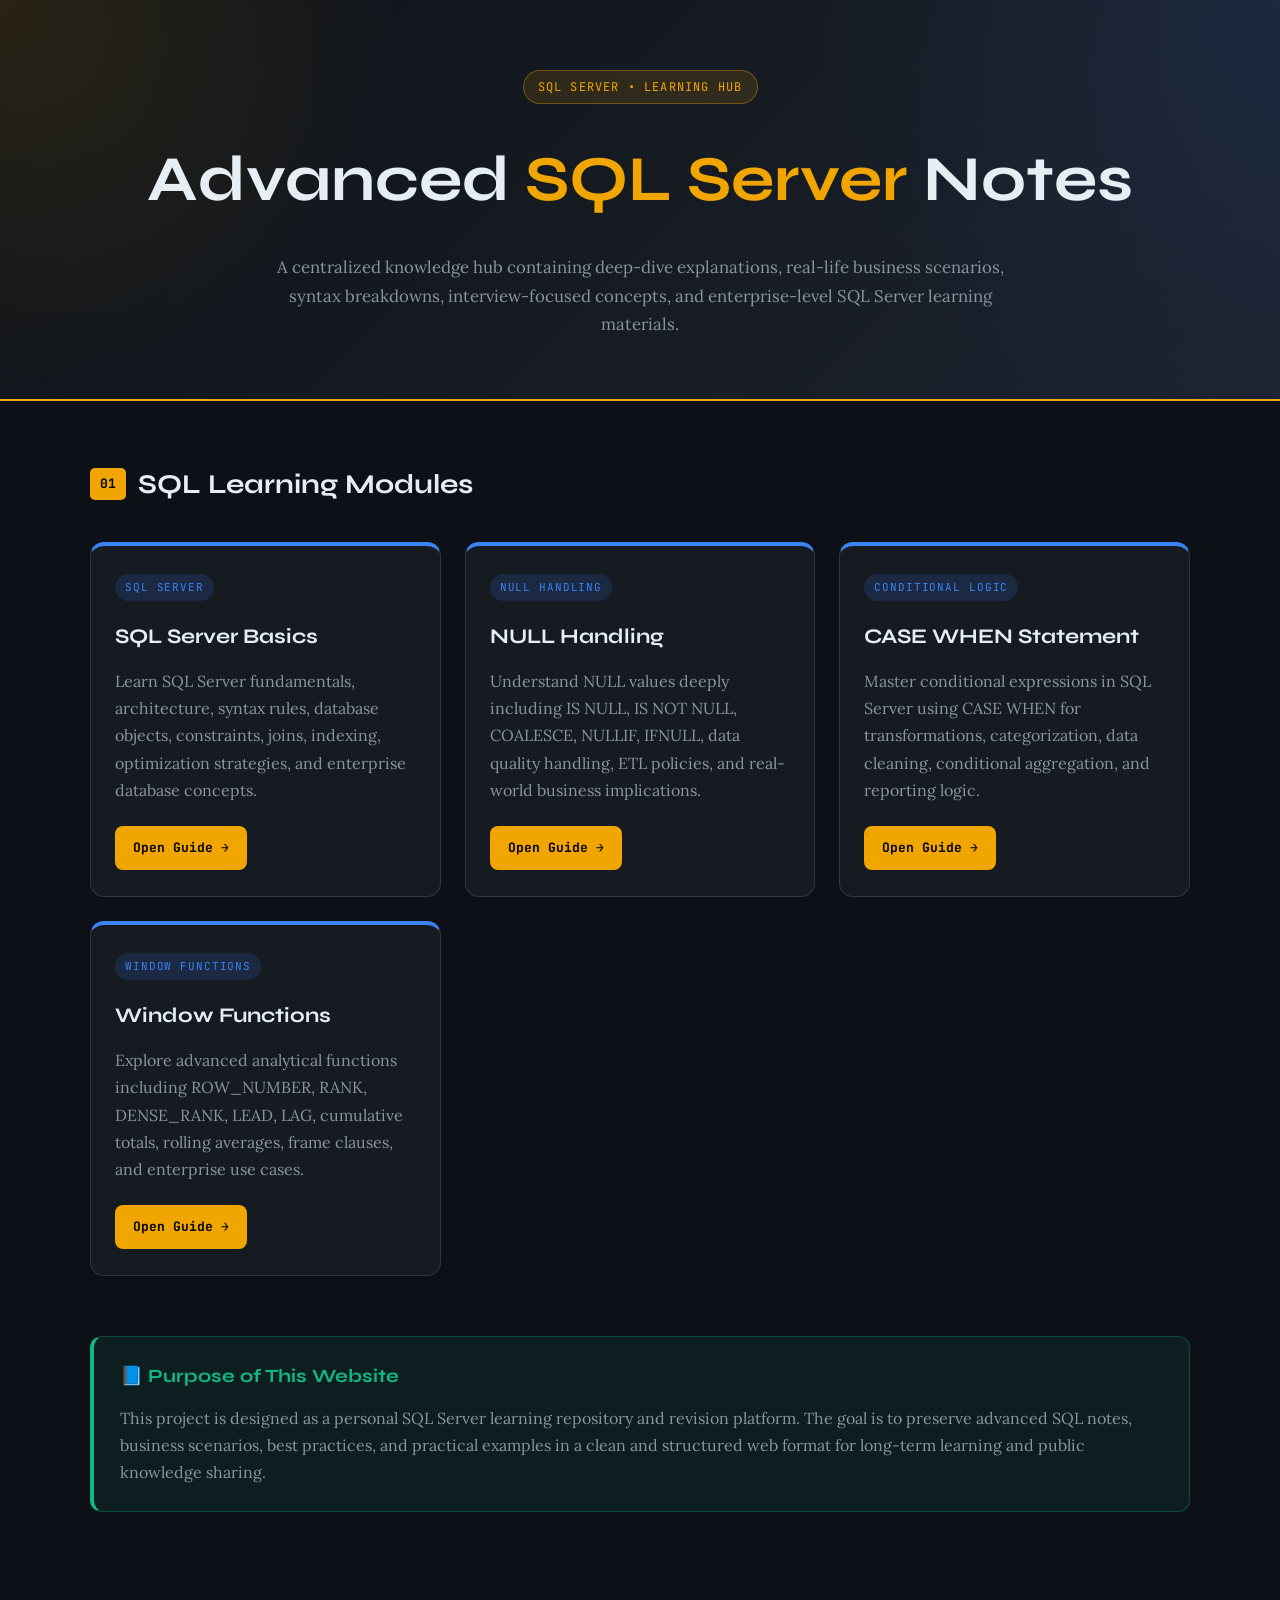
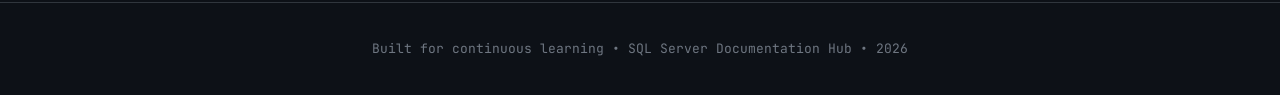
==== index.html @ 841601bc "Update section title from 'Guide' to 'Basics'" ====
<!DOCTYPE html>
<html lang="en">
<head>
<meta charset="UTF-8">
<meta name="viewport" content="width=device-width, initial-scale=1.0">

<title>SQL Server Learning Hub</title>

<link href="https://fonts.googleapis.com/css2?family=Syne:wght@400;600;700;800&family=JetBrains+Mono:wght@400;500;600&family=Lora:wght@400;500;600&display=swap" rel="stylesheet">

<style>

:root{
    --bg:#0d1117;
    --surface:#161b22;
    --surface2:#1c2230;
    --border:#30363d;

    --accent:#f0a500;
    --accent2:#3b82f6;
    --accent3:#10b981;
    --accent4:#ef4444;

    --text:#e6edf3;
    --muted:#8b949e;
}

*{
    margin:0;
    padding:0;
    box-sizing:border-box;
}

body{
    background:var(--bg);
    color:var(--text);
    font-family:'Lora', serif;
    line-height:1.7;
}

/* ================= HEADER ================= */

header{
    padding:70px 30px 60px;
    text-align:center;

    background:
    radial-gradient(circle at top left, rgba(240,165,0,.12), transparent 30%),
    radial-gradient(circle at top right, rgba(59,130,246,.10), transparent 35%),
    linear-gradient(135deg,#0d1117,#161b22,#1c2230);

    border-bottom:2px solid var(--accent);
}

.badge{
    display:inline-block;
    padding:6px 14px;
    border-radius:20px;

    background:rgba(240,165,0,.12);
    border:1px solid rgba(240,165,0,.35);

    color:var(--accent);

    font-size:12px;
    letter-spacing:.1em;
    font-family:'JetBrains Mono', monospace;

    margin-bottom:22px;
}

header h1{
    font-family:'Syne', sans-serif;
    font-size:clamp(2.2rem,5vw,4rem);
    margin-bottom:18px;
}

header h1 span{
    color:var(--accent);
}

header p{
    max-width:780px;
    margin:auto;
    color:var(--muted);
    font-size:1.05rem;
}

/* ================= WRAPPER ================= */

.wrapper{
    max-width:1150px;
    margin:auto;
    padding:60px 25px 90px;
}

/* ================= SECTION TITLE ================= */

.section-title{
    font-family:'Syne', sans-serif;
    font-size:1.7rem;
    margin-bottom:35px;

    display:flex;
    align-items:center;
    gap:12px;
}

.section-title .num{
    background:var(--accent);
    color:#000;

    font-size:13px;
    font-family:'JetBrains Mono', monospace;

    padding:5px 10px;
    border-radius:5px;
}

/* ================= GRID ================= */

.grid{
    display:grid;
    grid-template-columns:repeat(auto-fit,minmax(260px,1fr));
    gap:24px;
}

/* ================= CARD ================= */

.card{
    background:var(--surface);

    border:1px solid var(--border);
    border-top:4px solid var(--accent2);

    border-radius:14px;

    padding:26px 24px;

    transition:.25s ease;
}

.card:hover{
    transform:translateY(-5px);
    border-color:var(--accent);
    box-shadow:0 12px 30px rgba(0,0,0,.35);
}

.card .tag{
    display:inline-block;

    padding:4px 10px;
    border-radius:20px;

    background:rgba(59,130,246,.15);
    color:var(--accent2);

    font-size:11px;
    letter-spacing:.08em;

    font-family:'JetBrains Mono', monospace;

    margin-bottom:18px;
}

.card h2{
    font-family:'Syne', sans-serif;
    font-size:1.3rem;

    margin-bottom:14px;
}

.card p{
    color:var(--muted);
    margin-bottom:22px;
}

/* ================= BUTTON ================= */

.btn{
    display:inline-block;

    text-decoration:none;

    background:var(--accent);
    color:#000;

    padding:11px 18px;
    border-radius:8px;

    font-family:'JetBrains Mono', monospace;
    font-size:13px;
    font-weight:700;

    transition:.2s;
}

.btn:hover{
    background:#ffbc2c;
}

/* ================= INFO BOX ================= */

.info-box{
    margin-top:60px;

    background:rgba(16,185,129,.08);

    border:1px solid rgba(16,185,129,.3);
    border-left:4px solid var(--accent3);

    border-radius:12px;

    padding:24px 26px;
}

.info-box h3{
    font-family:'Syne', sans-serif;
    margin-bottom:12px;
    color:var(--accent3);
}

.info-box p{
    color:var(--muted);
}

/* ================= FOOTER ================= */

footer{
    text-align:center;

    padding:35px 20px;

    border-top:1px solid var(--border);

    color:#6e7681;

    font-size:13px;

    font-family:'JetBrains Mono', monospace;
}

/* ================= RESPONSIVE ================= */

@media(max-width:700px){

    header{
        padding:50px 20px 45px;
    }

    .wrapper{
        padding:40px 18px 70px;
    }

    .card{
        padding:22px 20px;
    }

}

</style>
</head>

<body>

<header>

    <div class="badge">
        SQL SERVER • LEARNING HUB
    </div>

    <h1>
        Advanced <span>SQL Server</span> Notes
    </h1>

    <p>
        A centralized knowledge hub containing deep-dive explanations,
        real-life business scenarios, syntax breakdowns, interview-focused
        concepts, and enterprise-level SQL Server learning materials.
    </p>

</header>

<div class="wrapper">

    <h2 class="section-title">
        <span class="num">01</span>
        SQL Learning Modules
    </h2>

    <div class="grid">

        <!-- CARD 1 -->

        <div class="card">

            <div class="tag">
                SQL SERVER
            </div>

            <h2>
                SQL Server Basics
            </h2>

            <p>
                Learn SQL Server fundamentals, architecture,
                syntax rules, database objects, constraints,
                joins, indexing, optimization strategies,
                and enterprise database concepts.
            </p>

            <a href="sql-server-guide.html" class="btn">
                Open Guide →
            </a>

        </div>

        <!-- CARD 2 -->

        <div class="card">

            <div class="tag">
                NULL HANDLING
            </div>

            <h2>
                NULL Handling
            </h2>

            <p>
                Understand NULL values deeply including
                IS NULL, IS NOT NULL, COALESCE, NULLIF,
                IFNULL, data quality handling, ETL policies,
                and real-world business implications.
            </p>

            <a href="SQL_NULL_Handling.html" class="btn">
                Open Guide →
            </a>

        </div>

        <!-- CARD 3 -->

        <div class="card">

            <div class="tag">
                CONDITIONAL LOGIC
            </div>

            <h2>
                CASE WHEN Statement
            </h2>

            <p>
                Master conditional expressions in SQL Server
                using CASE WHEN for transformations,
                categorization, data cleaning,
                conditional aggregation, and reporting logic.
            </p>

            <a href="CASE_WHEN_Statement.html" class="btn">
                Open Guide →
            </a>

        </div>

        <!-- CARD 4 -->

        <div class="card">

            <div class="tag">
                WINDOW FUNCTIONS
            </div>

            <h2>
                Window Functions
            </h2>

            <p>
                Explore advanced analytical functions including
                ROW_NUMBER, RANK, DENSE_RANK, LEAD, LAG,
                cumulative totals, rolling averages,
                frame clauses, and enterprise use cases.
            </p>

            <a href="window_functions_guide.html" class="btn">
                Open Guide →
            </a>

        </div>

    </div>

    <!-- INFO BOX -->

    <div class="info-box">

        <h3>
            📘 Purpose of This Website
        </h3>

        <p>
            This project is designed as a personal SQL Server learning
            repository and revision platform. The goal is to preserve
            advanced SQL notes, business scenarios, best practices,
            and practical examples in a clean and structured web format
            for long-term learning and public knowledge sharing.
        </p>

    </div>

</div>

<footer>

    Built for continuous learning • SQL Server Documentation Hub • 2026

</footer>

</body>
</html>
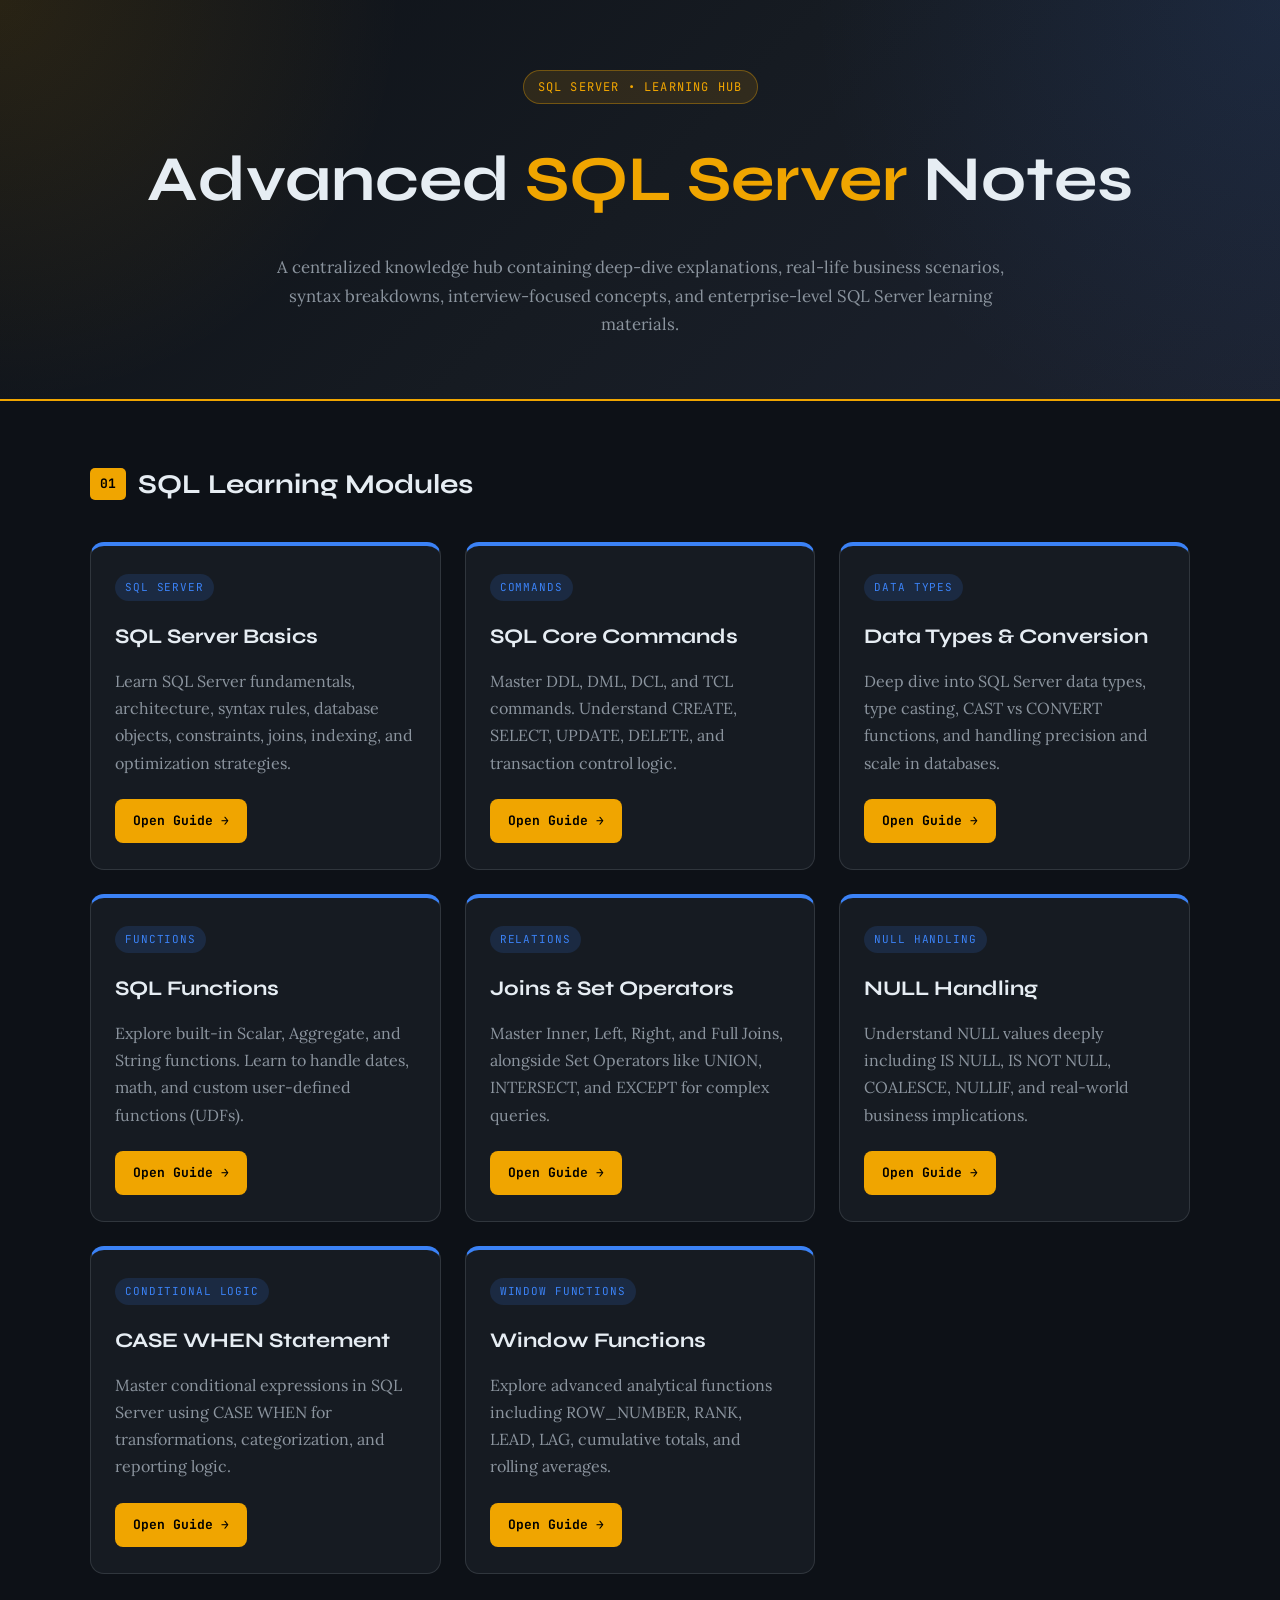
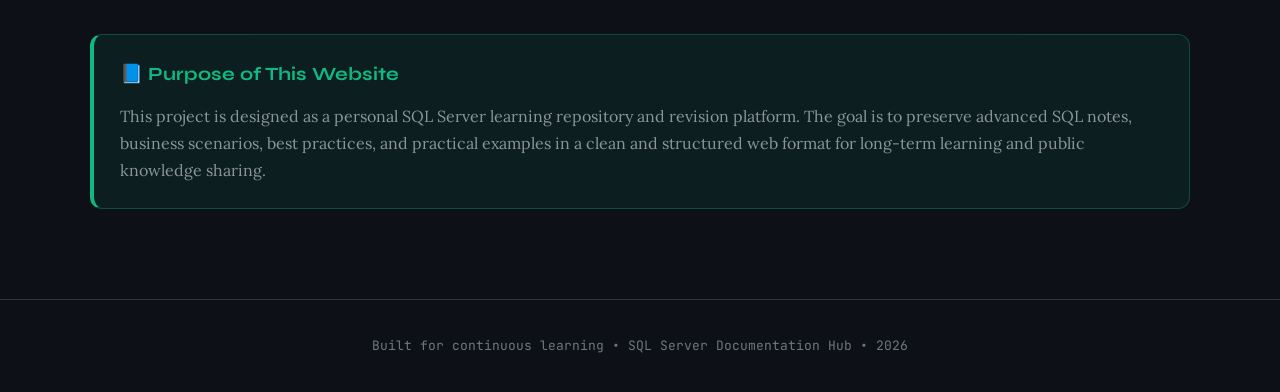
==== commit f7f532ea: "Update index.html" ====
--- a/index.html
+++ b/index.html
@@ -290,8 +290,6 @@
 
     <div class="grid">
 
-        <!-- CARD 1 -->
-
         <div class="card">
 
             <div class="tag">
@@ -305,8 +303,7 @@
             <p>
                 Learn SQL Server fundamentals, architecture,
                 syntax rules, database objects, constraints,
-                joins, indexing, optimization strategies,
-                and enterprise database concepts.
+                joins, indexing, and optimization strategies.
             </p>
 
             <a href="sql-server-guide.html" class="btn">
@@ -315,7 +312,93 @@
 
         </div>
 
-        <!-- CARD 2 -->
+        <div class="card">
+
+            <div class="tag">
+                COMMANDS
+            </div>
+
+            <h2>
+                SQL Core Commands
+            </h2>
+
+            <p>
+                Master DDL, DML, DCL, and TCL commands. 
+                Understand CREATE, SELECT, UPDATE, DELETE, 
+                and transaction control logic.
+            </p>
+
+            <a href="SQL_Core_Commands.html" class="btn">
+                Open Guide →
+            </a>
+
+        </div>
+
+        <div class="card">
+
+            <div class="tag">
+                DATA TYPES
+            </div>
+
+            <h2>
+                Data Types & Conversion
+            </h2>
+
+            <p>
+                Deep dive into SQL Server data types, type casting, 
+                CAST vs CONVERT functions, and handling 
+                precision and scale in databases.
+            </p>
+
+            <a href="SQL_Data_type_and_Conversion.html" class="btn">
+                Open Guide →
+            </a>
+
+        </div>
+
+        <div class="card">
+
+            <div class="tag">
+                FUNCTIONS
+            </div>
+
+            <h2>
+                SQL Functions
+            </h2>
+
+            <p>
+                Explore built-in Scalar, Aggregate, and String 
+                functions. Learn to handle dates, math, 
+                and custom user-defined functions (UDFs).
+            </p>
+
+            <a href="SQL_Functions.html" class="btn">
+                Open Guide →
+            </a>
+
+        </div>
+
+        <div class="card">
+
+            <div class="tag">
+                RELATIONS
+            </div>
+
+            <h2>
+                Joins & Set Operators
+            </h2>
+
+            <p>
+                Master Inner, Left, Right, and Full Joins, 
+                alongside Set Operators like UNION, 
+                INTERSECT, and EXCEPT for complex queries.
+            </p>
+
+            <a href="SQL_Join_and_Set_Operators.html" class="btn">
+                Open Guide →
+            </a>
+
+        </div>
 
         <div class="card">
 
@@ -330,7 +413,6 @@
             <p>
                 Understand NULL values deeply including
                 IS NULL, IS NOT NULL, COALESCE, NULLIF,
-                IFNULL, data quality handling, ETL policies,
                 and real-world business implications.
             </p>
 
@@ -339,8 +421,6 @@
             </a>
 
         </div>
-
-        <!-- CARD 3 -->
 
         <div class="card">
 
@@ -355,8 +435,7 @@
             <p>
                 Master conditional expressions in SQL Server
                 using CASE WHEN for transformations,
-                categorization, data cleaning,
-                conditional aggregation, and reporting logic.
+                categorization, and reporting logic.
             </p>
 
             <a href="CASE_WHEN_Statement.html" class="btn">
@@ -365,8 +444,6 @@
 
         </div>
 
-        <!-- CARD 4 -->
-
         <div class="card">
 
             <div class="tag">
@@ -379,9 +456,8 @@
 
             <p>
                 Explore advanced analytical functions including
-                ROW_NUMBER, RANK, DENSE_RANK, LEAD, LAG,
-                cumulative totals, rolling averages,
-                frame clauses, and enterprise use cases.
+                ROW_NUMBER, RANK, LEAD, LAG,
+                cumulative totals, and rolling averages.
             </p>
 
             <a href="window_functions_guide.html" class="btn">
@@ -391,8 +467,6 @@
         </div>
 
     </div>
-
-    <!-- INFO BOX -->
 
     <div class="info-box">
 
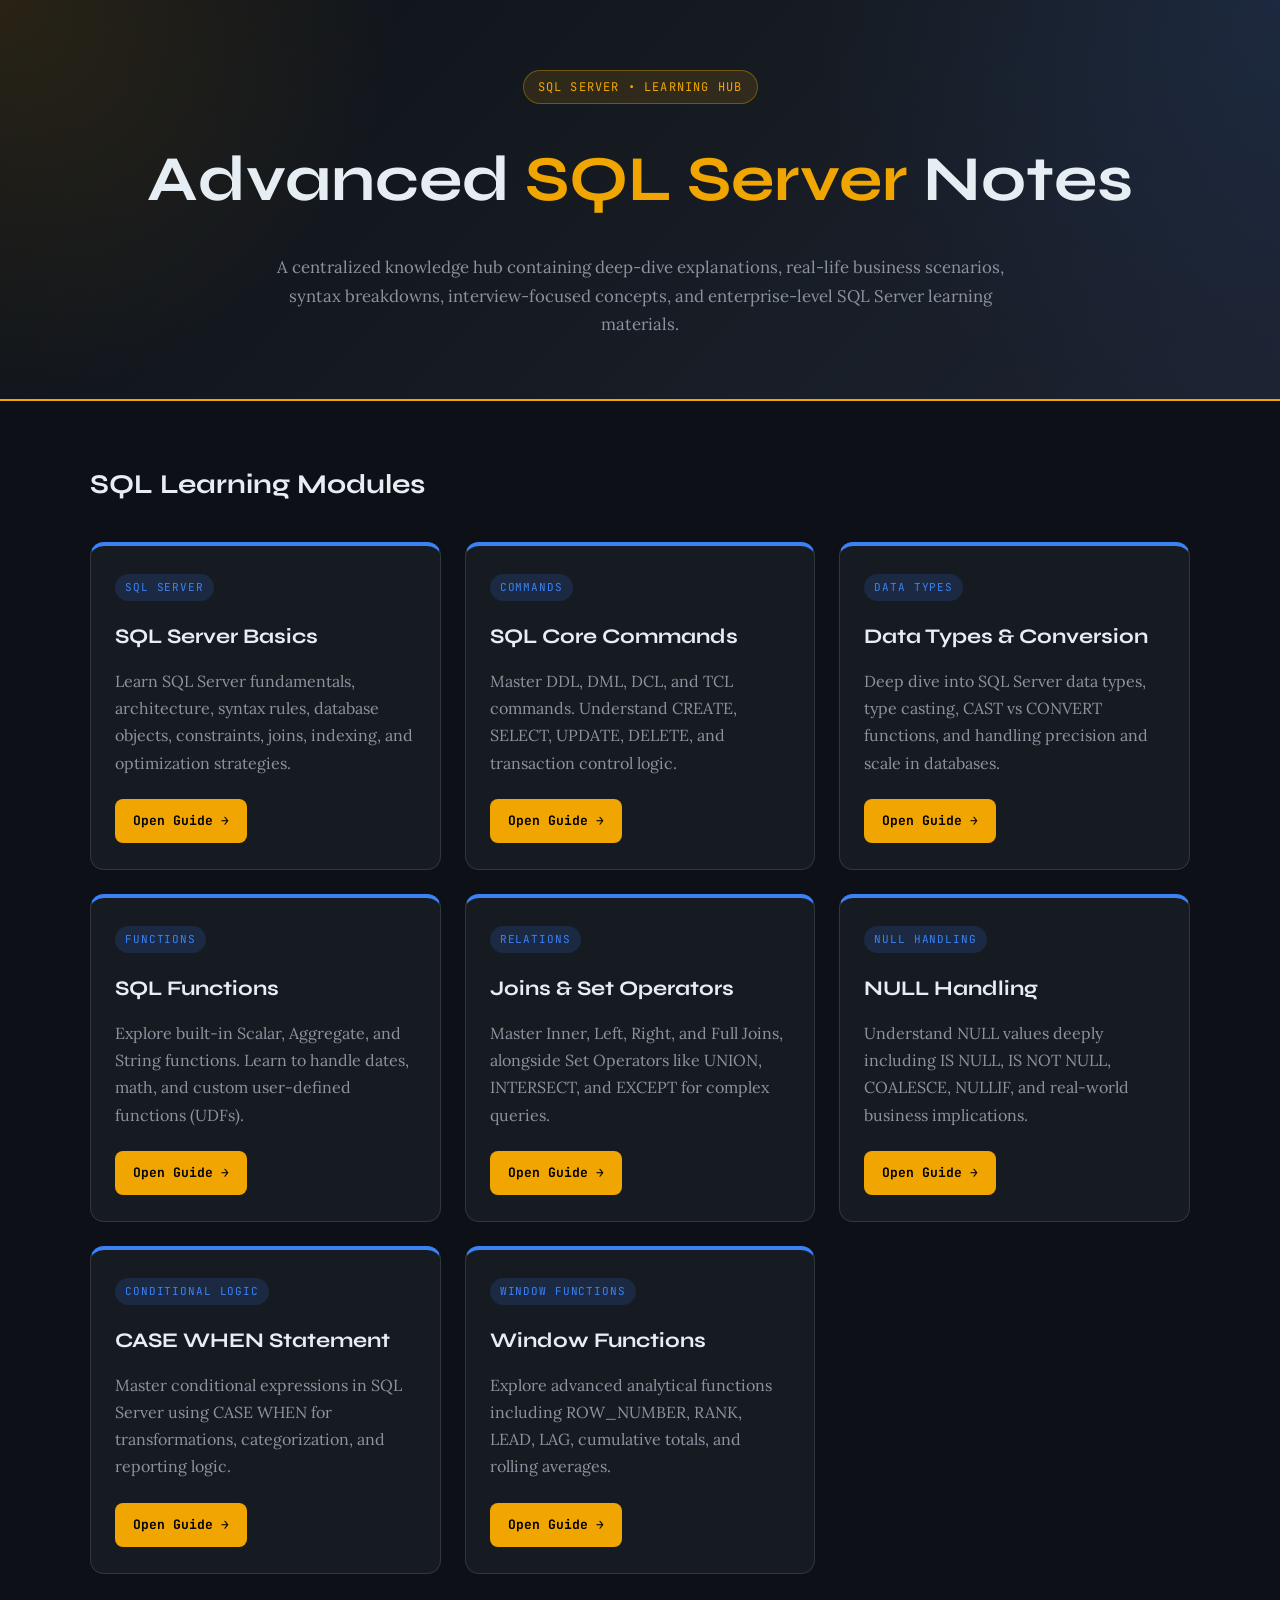
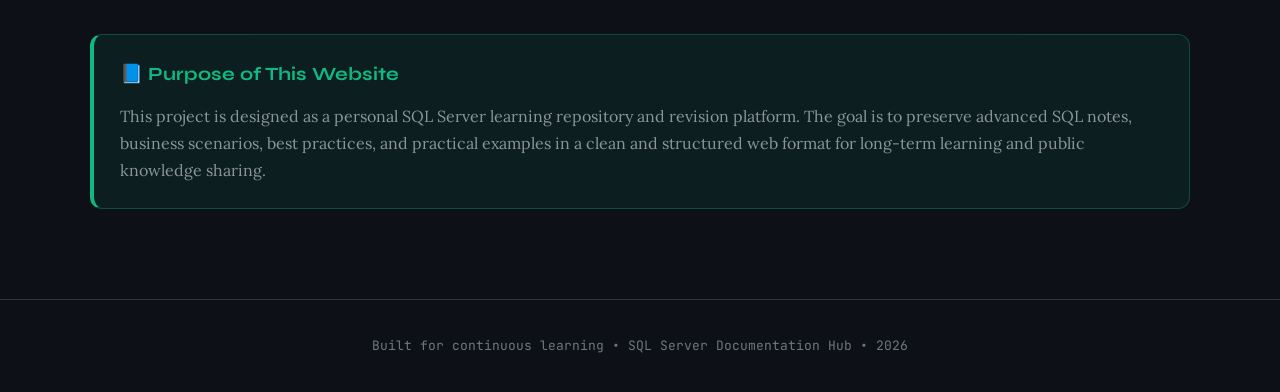
==== commit f5e9d68f: "Update index.html" ====
--- a/index.html
+++ b/index.html
@@ -284,7 +284,6 @@
 <div class="wrapper">
 
     <h2 class="section-title">
-        <span class="num">01</span>
         SQL Learning Modules
     </h2>
 
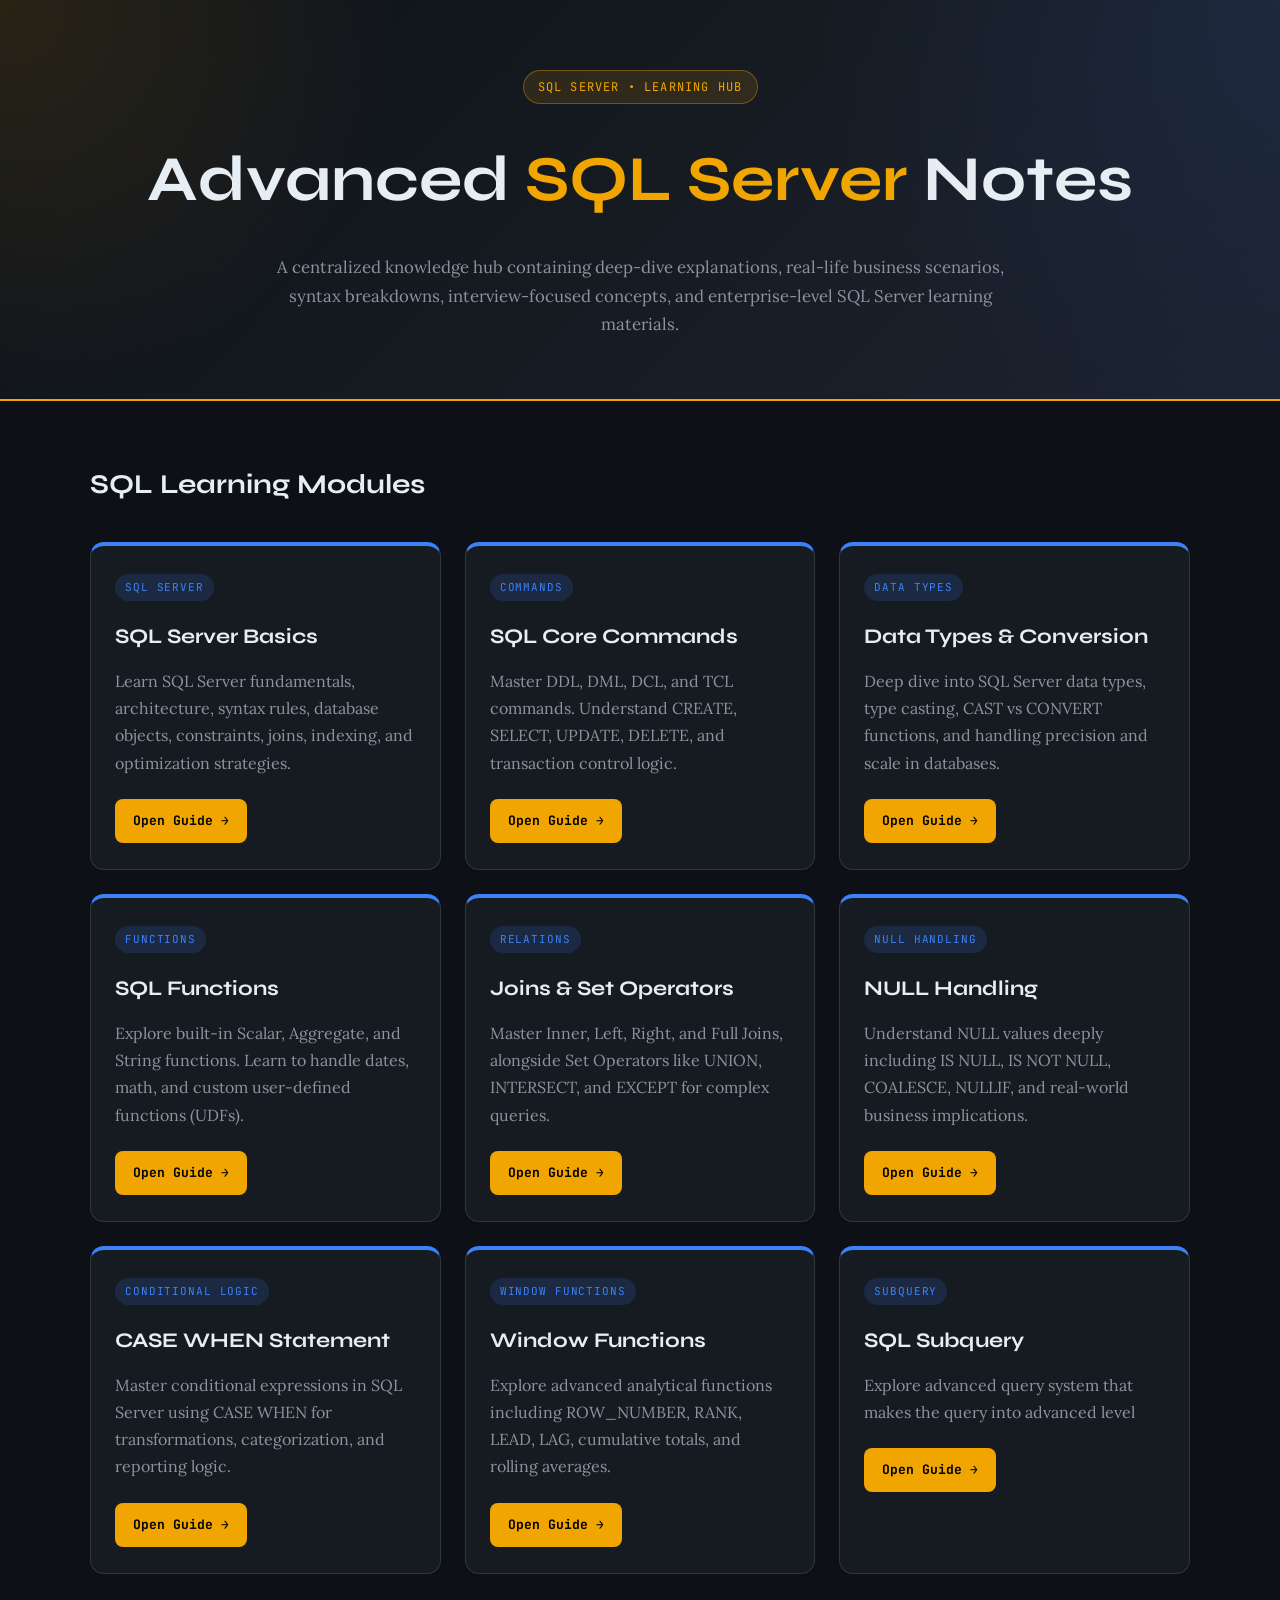
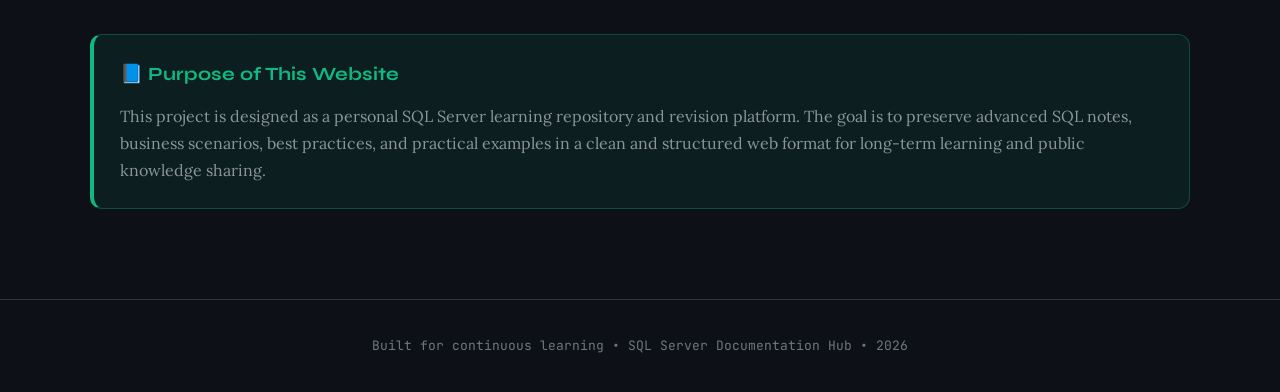
==== commit 07cb849b: "Update index.html" ====
--- a/index.html
+++ b/index.html
@@ -460,6 +460,26 @@
             </p>
 
             <a href="window_functions_guide.html" class="btn">
+                Open Guide →
+            </a>
+
+        </div>
+
+        <div class="card">
+
+            <div class="tag">
+                SUBQUERY 
+            </div>
+
+            <h2>
+                SQL Subquery 
+            </h2>
+
+            <p>
+                Explore advanced query system that makes the query into advanced level
+            </p>
+
+            <a href="SQL_Subquery.html" class="btn">
                 Open Guide →
             </a>
 
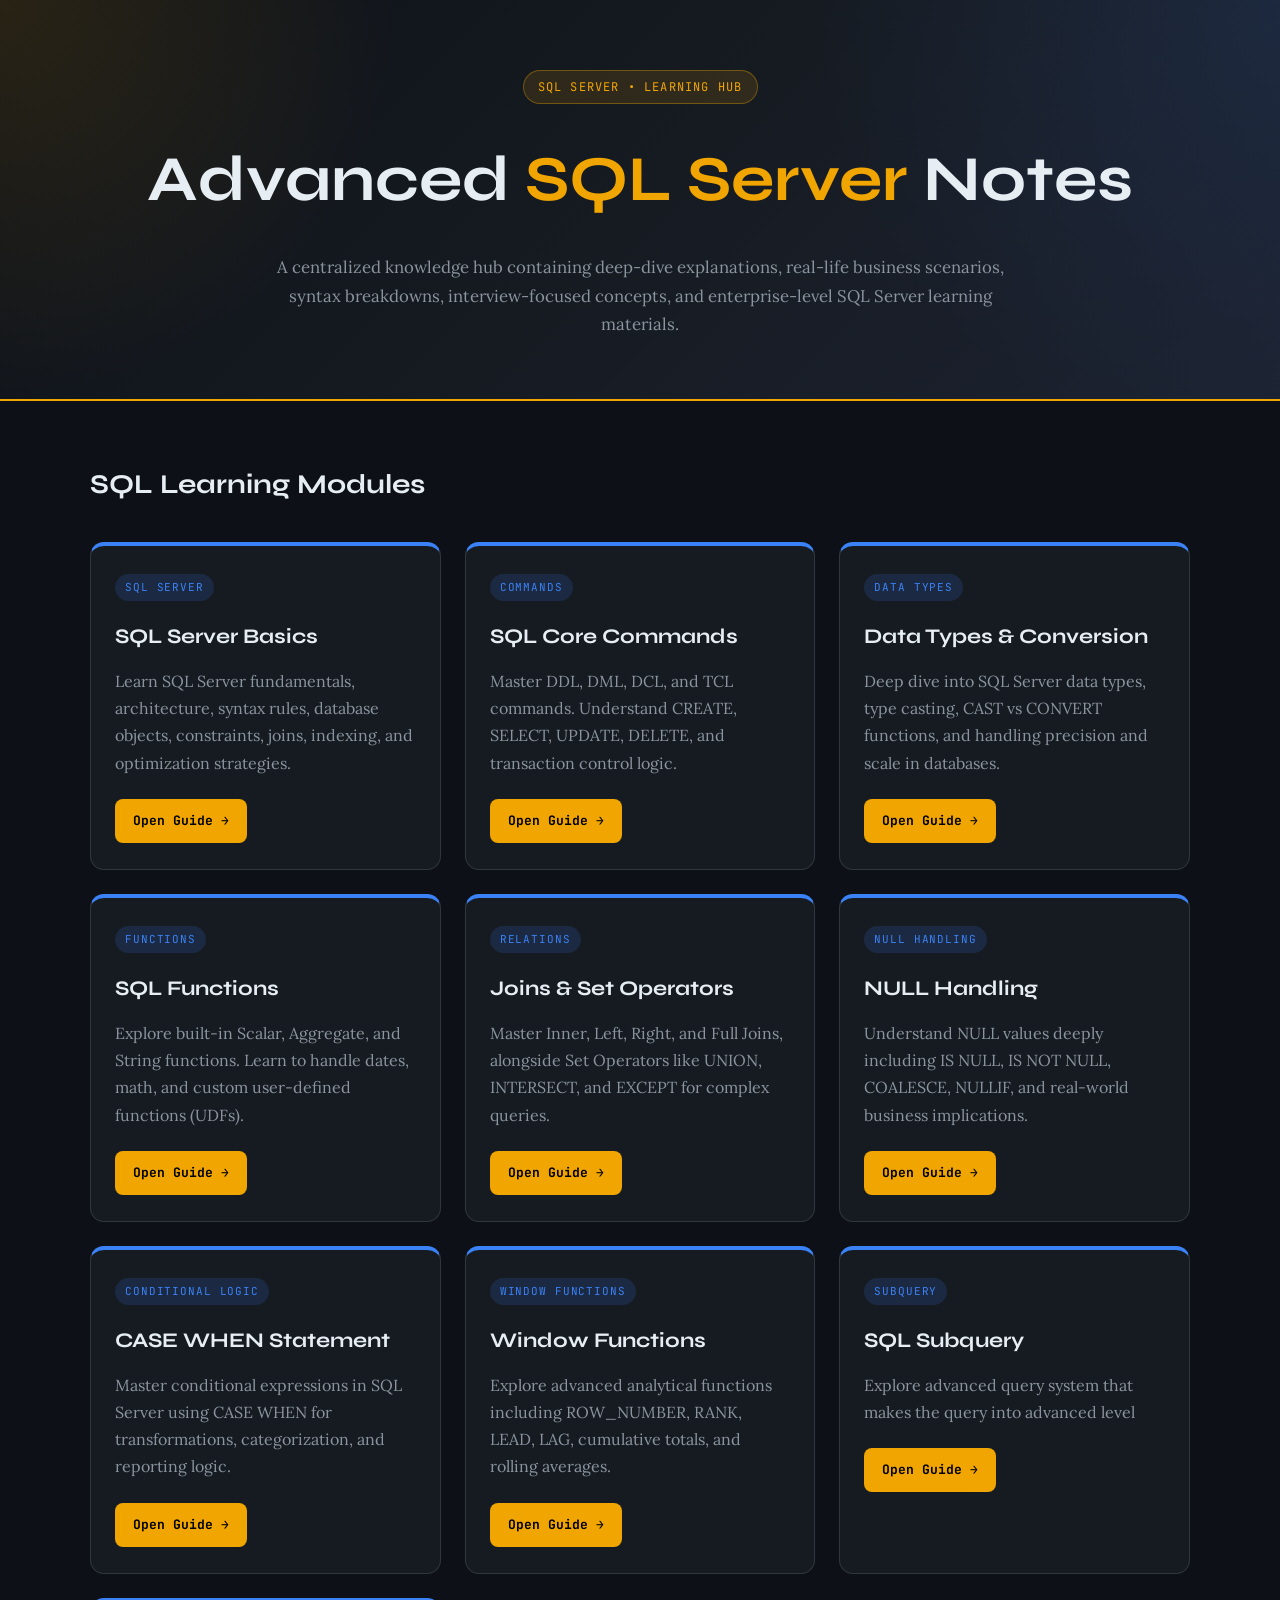
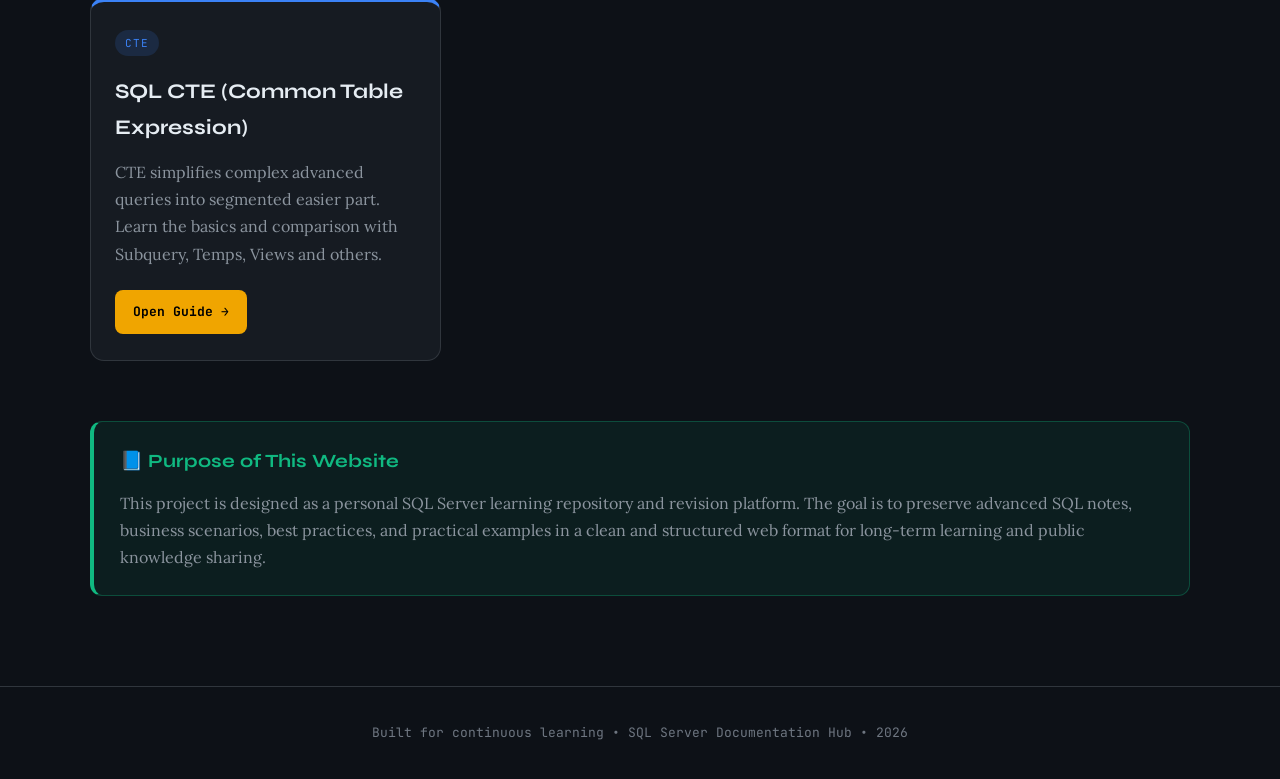
==== commit b5b07158: "Update index.html" ====
--- a/index.html
+++ b/index.html
@@ -479,7 +479,28 @@
                 Explore advanced query system that makes the query into advanced level
             </p>
 
-            <a href="SQL_Subquery.html" class="btn">
+            <a href="SQL_Subqueries.html" class="btn">
+                Open Guide →
+            </a>
+
+        </div>
+
+        <div class="card">
+
+            <div class="tag">
+                CTE 
+            </div>
+
+            <h2>
+                SQL CTE (Common Table Expression)
+            </h2>
+
+            <p>
+                CTE simplifies complex advanced queries into segmented easier part.
+                Learn the basics and comparison with Subquery, Temps, Views and others.
+            </p>
+
+            <a href="SQL_CTE_guide.html" class="btn">
                 Open Guide →
             </a>
 
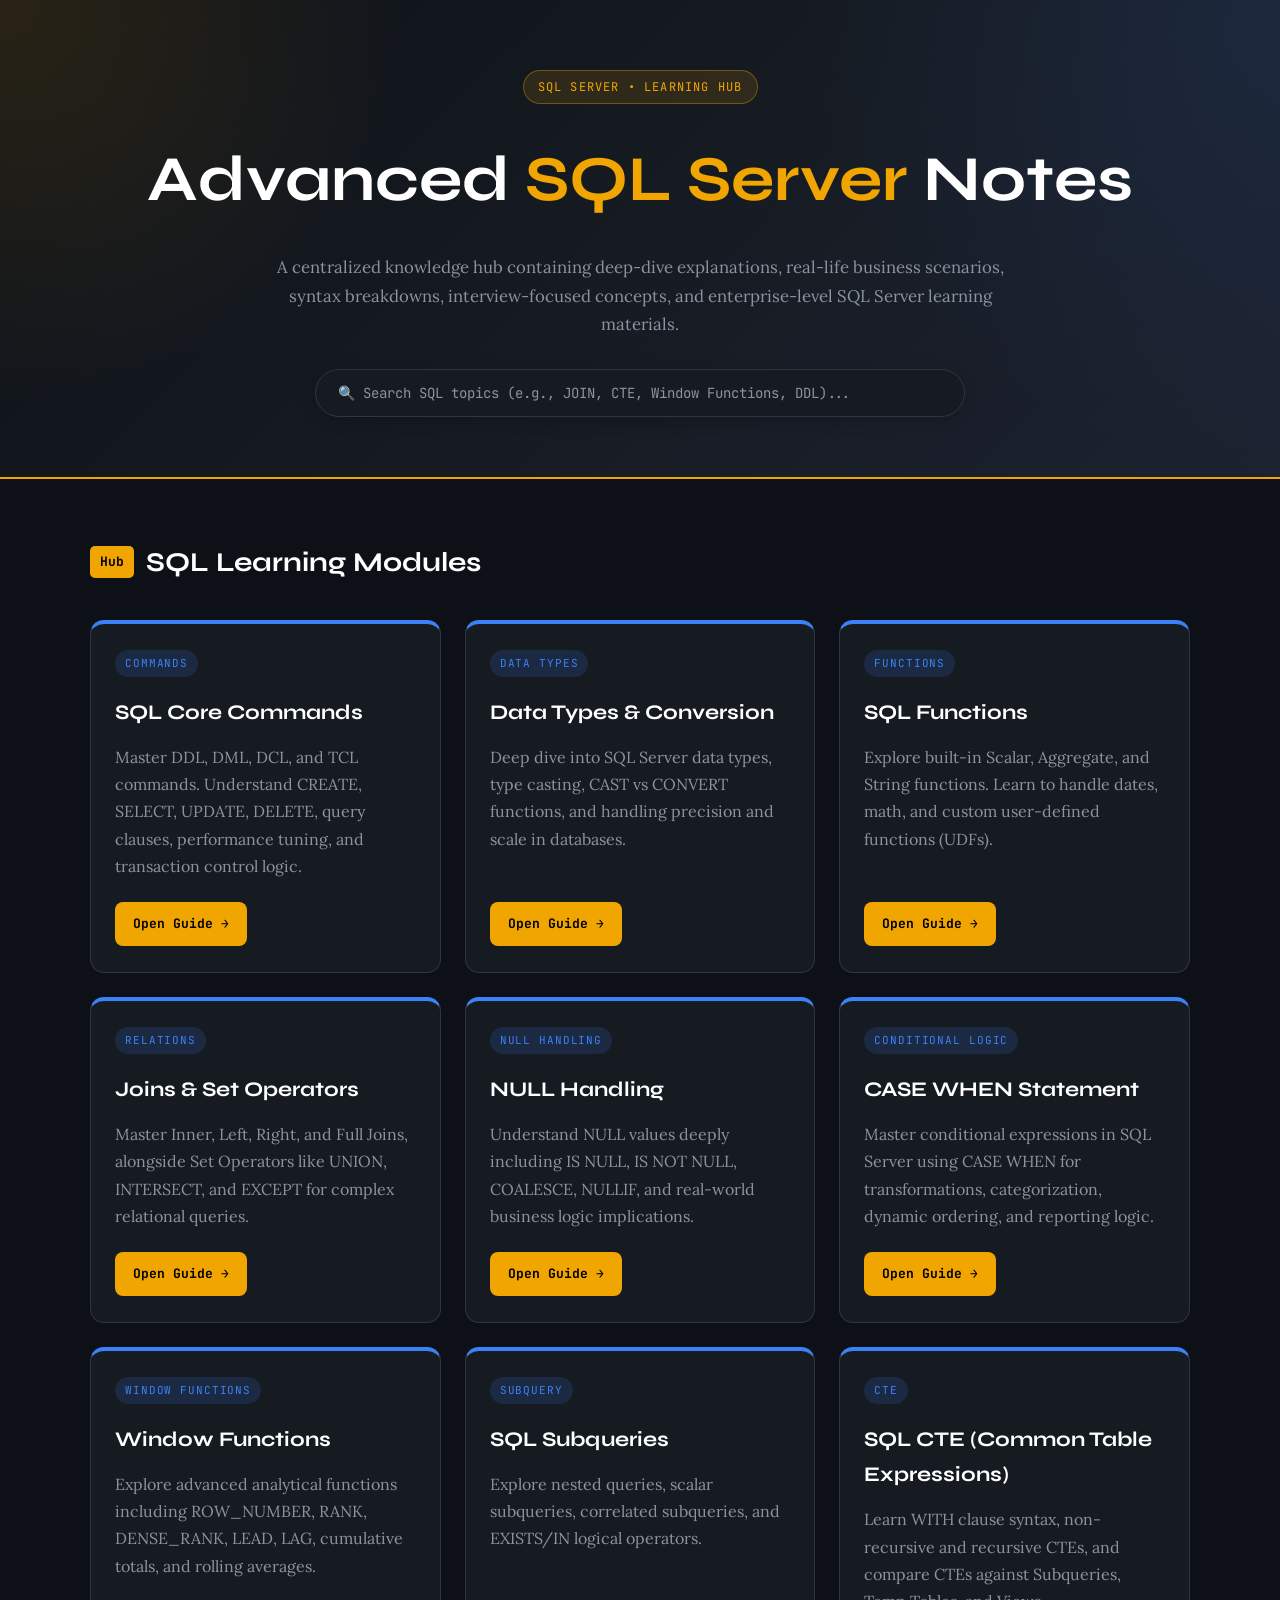
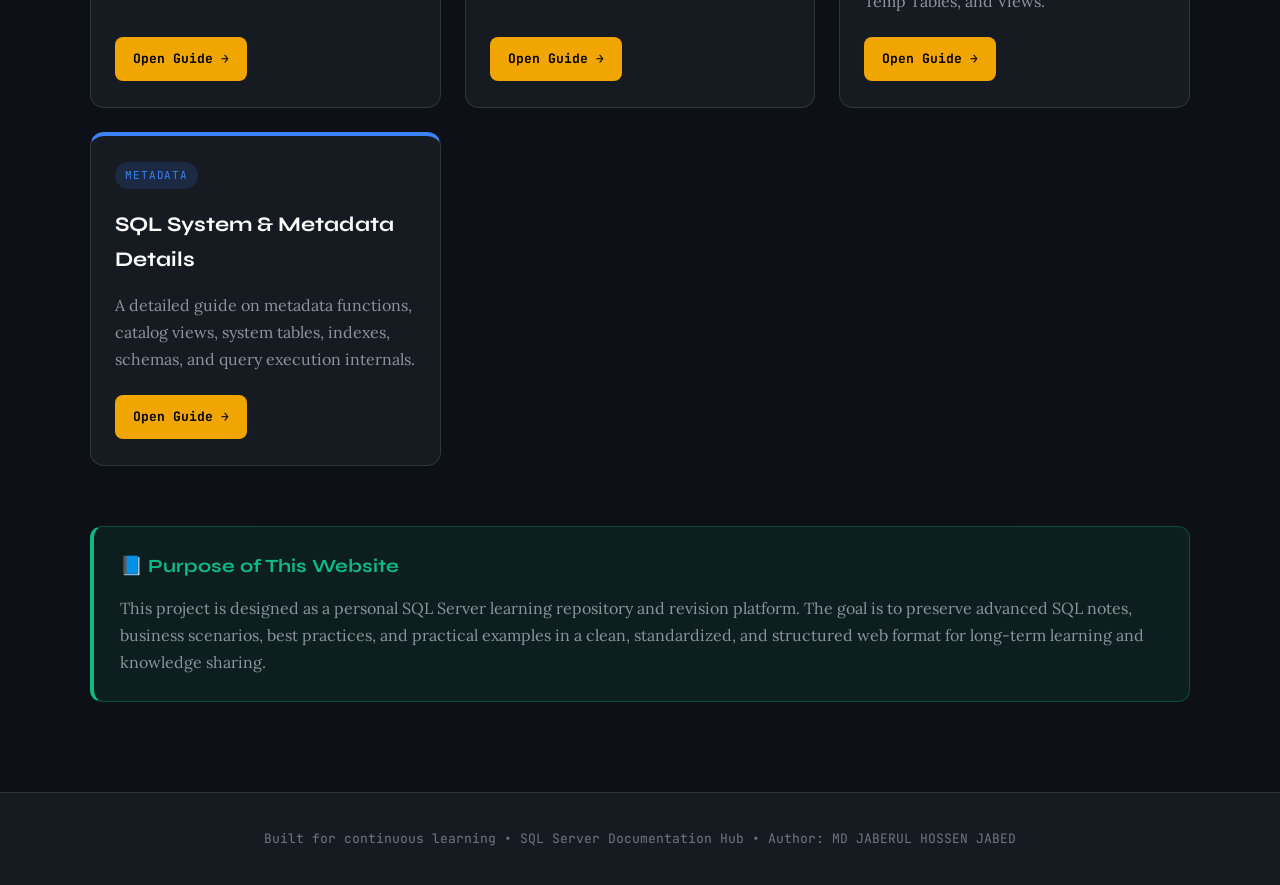
==== commit e346fcfe: "Add files via upload" ====
--- a/index.html
+++ b/index.html
@@ -1,536 +1,182 @@
 <!DOCTYPE html>
 <html lang="en">
 <head>
-<meta charset="UTF-8">
-<meta name="viewport" content="width=device-width, initial-scale=1.0">
-
-<title>SQL Server Learning Hub</title>
-
-<link href="https://fonts.googleapis.com/css2?family=Syne:wght@400;600;700;800&family=JetBrains+Mono:wght@400;500;600&family=Lora:wght@400;500;600&display=swap" rel="stylesheet">
-
-<style>
-
-:root{
-    --bg:#0d1117;
-    --surface:#161b22;
-    --surface2:#1c2230;
-    --border:#30363d;
-
-    --accent:#f0a500;
-    --accent2:#3b82f6;
-    --accent3:#10b981;
-    --accent4:#ef4444;
-
-    --text:#e6edf3;
-    --muted:#8b949e;
-}
-
-*{
-    margin:0;
-    padding:0;
-    box-sizing:border-box;
-}
-
-body{
-    background:var(--bg);
-    color:var(--text);
-    font-family:'Lora', serif;
-    line-height:1.7;
-}
-
-/* ================= HEADER ================= */
-
-header{
-    padding:70px 30px 60px;
-    text-align:center;
-
-    background:
-    radial-gradient(circle at top left, rgba(240,165,0,.12), transparent 30%),
-    radial-gradient(circle at top right, rgba(59,130,246,.10), transparent 35%),
-    linear-gradient(135deg,#0d1117,#161b22,#1c2230);
-
-    border-bottom:2px solid var(--accent);
-}
-
-.badge{
-    display:inline-block;
-    padding:6px 14px;
-    border-radius:20px;
-
-    background:rgba(240,165,0,.12);
-    border:1px solid rgba(240,165,0,.35);
-
-    color:var(--accent);
-
-    font-size:12px;
-    letter-spacing:.1em;
-    font-family:'JetBrains Mono', monospace;
-
-    margin-bottom:22px;
-}
-
-header h1{
-    font-family:'Syne', sans-serif;
-    font-size:clamp(2.2rem,5vw,4rem);
-    margin-bottom:18px;
-}
-
-header h1 span{
-    color:var(--accent);
-}
-
-header p{
-    max-width:780px;
-    margin:auto;
-    color:var(--muted);
-    font-size:1.05rem;
-}
-
-/* ================= WRAPPER ================= */
-
-.wrapper{
-    max-width:1150px;
-    margin:auto;
-    padding:60px 25px 90px;
-}
-
-/* ================= SECTION TITLE ================= */
-
-.section-title{
-    font-family:'Syne', sans-serif;
-    font-size:1.7rem;
-    margin-bottom:35px;
-
-    display:flex;
-    align-items:center;
-    gap:12px;
-}
-
-.section-title .num{
-    background:var(--accent);
-    color:#000;
-
-    font-size:13px;
-    font-family:'JetBrains Mono', monospace;
-
-    padding:5px 10px;
-    border-radius:5px;
-}
-
-/* ================= GRID ================= */
-
-.grid{
-    display:grid;
-    grid-template-columns:repeat(auto-fit,minmax(260px,1fr));
-    gap:24px;
-}
-
-/* ================= CARD ================= */
-
-.card{
-    background:var(--surface);
-
-    border:1px solid var(--border);
-    border-top:4px solid var(--accent2);
-
-    border-radius:14px;
-
-    padding:26px 24px;
-
-    transition:.25s ease;
-}
-
-.card:hover{
-    transform:translateY(-5px);
-    border-color:var(--accent);
-    box-shadow:0 12px 30px rgba(0,0,0,.35);
-}
-
-.card .tag{
-    display:inline-block;
-
-    padding:4px 10px;
-    border-radius:20px;
-
-    background:rgba(59,130,246,.15);
-    color:var(--accent2);
-
-    font-size:11px;
-    letter-spacing:.08em;
-
-    font-family:'JetBrains Mono', monospace;
-
-    margin-bottom:18px;
-}
-
-.card h2{
-    font-family:'Syne', sans-serif;
-    font-size:1.3rem;
-
-    margin-bottom:14px;
-}
-
-.card p{
-    color:var(--muted);
-    margin-bottom:22px;
-}
-
-/* ================= BUTTON ================= */
-
-.btn{
-    display:inline-block;
-
-    text-decoration:none;
-
-    background:var(--accent);
-    color:#000;
-
-    padding:11px 18px;
-    border-radius:8px;
-
-    font-family:'JetBrains Mono', monospace;
-    font-size:13px;
-    font-weight:700;
-
-    transition:.2s;
-}
-
-.btn:hover{
-    background:#ffbc2c;
-}
-
-/* ================= INFO BOX ================= */
-
-.info-box{
-    margin-top:60px;
-
-    background:rgba(16,185,129,.08);
-
-    border:1px solid rgba(16,185,129,.3);
-    border-left:4px solid var(--accent3);
-
-    border-radius:12px;
-
-    padding:24px 26px;
-}
-
-.info-box h3{
-    font-family:'Syne', sans-serif;
-    margin-bottom:12px;
-    color:var(--accent3);
-}
-
-.info-box p{
-    color:var(--muted);
-}
-
-/* ================= FOOTER ================= */
-
-footer{
-    text-align:center;
-
-    padding:35px 20px;
-
-    border-top:1px solid var(--border);
-
-    color:#6e7681;
-
-    font-size:13px;
-
-    font-family:'JetBrains Mono', monospace;
-}
-
-/* ================= RESPONSIVE ================= */
-
-@media(max-width:700px){
-
-    header{
-        padding:50px 20px 45px;
-    }
-
-    .wrapper{
-        padding:40px 18px 70px;
-    }
-
-    .card{
-        padding:22px 20px;
-    }
-
-}
-
-</style>
+  <meta charset="UTF-8">
+  <meta name="viewport" content="width=device-width, initial-scale=1.0">
+  <title>SQL Server Learning Hub</title>
+  <link rel="preconnect" href="https://fonts.googleapis.com">
+  <link rel="preconnect" href="https://fonts.gstatic.com" crossorigin>
+  <link href="https://fonts.googleapis.com/css2?family=Syne:wght@400;600;700;800&family=JetBrains+Mono:wght@400;500;600&family=Lora:ital,wght@0,400;0,500;1,400;1,500&display=swap" rel="stylesheet">
+  <link href="indstyle.css" rel="stylesheet">
 </head>
-
 <body>
 
 <header>
-
-    <div class="badge">
-        SQL SERVER • LEARNING HUB
-    </div>
-
-    <h1>
-        Advanced <span>SQL Server</span> Notes
-    </h1>
-
-    <p>
-        A centralized knowledge hub containing deep-dive explanations,
-        real-life business scenarios, syntax breakdowns, interview-focused
-        concepts, and enterprise-level SQL Server learning materials.
-    </p>
-
+  <div class="badge">
+    SQL SERVER • LEARNING HUB
+  </div>
+  <h1>
+    Advanced <span>SQL Server</span> Notes
+  </h1>
+  <p>
+    A centralized knowledge hub containing deep-dive explanations,
+    real-life business scenarios, syntax breakdowns, interview-focused
+    concepts, and enterprise-level SQL Server learning materials.
+  </p>
+  <div class="search-container">
+    <input type="text" id="cardSearch" class="search-input" placeholder="🔍 Search SQL topics (e.g., JOIN, CTE, Window Functions, DDL)..." onkeyup="filterCards()">
+  </div>
 </header>
 
 <div class="wrapper">
+  <h2 class="section-title">
+    <span class="num">Hub</span> SQL Learning Modules
+  </h2>
 
-    <h2 class="section-title">
-        SQL Learning Modules
-    </h2>
+  <div class="grid" id="cardGrid">
 
-    <div class="grid">
-
-        <div class="card">
-
-            <div class="tag">
-                SQL SERVER
-            </div>
-
-            <h2>
-                SQL Server Basics
-            </h2>
-
-            <p>
-                Learn SQL Server fundamentals, architecture,
-                syntax rules, database objects, constraints,
-                joins, indexing, and optimization strategies.
-            </p>
-
-            <a href="sql-server-guide.html" class="btn">
-                Open Guide →
-            </a>
-
-        </div>
-
-        <div class="card">
-
-            <div class="tag">
-                COMMANDS
-            </div>
-
-            <h2>
-                SQL Core Commands
-            </h2>
-
-            <p>
-                Master DDL, DML, DCL, and TCL commands. 
-                Understand CREATE, SELECT, UPDATE, DELETE, 
-                and transaction control logic.
-            </p>
-
-            <a href="SQL_Core_Commands.html" class="btn">
-                Open Guide →
-            </a>
-
-        </div>
-
-        <div class="card">
-
-            <div class="tag">
-                DATA TYPES
-            </div>
-
-            <h2>
-                Data Types & Conversion
-            </h2>
-
-            <p>
-                Deep dive into SQL Server data types, type casting, 
-                CAST vs CONVERT functions, and handling 
-                precision and scale in databases.
-            </p>
-
-            <a href="SQL_Data_type_and_Conversion.html" class="btn">
-                Open Guide →
-            </a>
-
-        </div>
-
-        <div class="card">
-
-            <div class="tag">
-                FUNCTIONS
-            </div>
-
-            <h2>
-                SQL Functions
-            </h2>
-
-            <p>
-                Explore built-in Scalar, Aggregate, and String 
-                functions. Learn to handle dates, math, 
-                and custom user-defined functions (UDFs).
-            </p>
-
-            <a href="SQL_Functions.html" class="btn">
-                Open Guide →
-            </a>
-
-        </div>
-
-        <div class="card">
-
-            <div class="tag">
-                RELATIONS
-            </div>
-
-            <h2>
-                Joins & Set Operators
-            </h2>
-
-            <p>
-                Master Inner, Left, Right, and Full Joins, 
-                alongside Set Operators like UNION, 
-                INTERSECT, and EXCEPT for complex queries.
-            </p>
-
-            <a href="SQL_Join_and_Set_Operators.html" class="btn">
-                Open Guide →
-            </a>
-
-        </div>
-
-        <div class="card">
-
-            <div class="tag">
-                NULL HANDLING
-            </div>
-
-            <h2>
-                NULL Handling
-            </h2>
-
-            <p>
-                Understand NULL values deeply including
-                IS NULL, IS NOT NULL, COALESCE, NULLIF,
-                and real-world business implications.
-            </p>
-
-            <a href="SQL_NULL_Handling.html" class="btn">
-                Open Guide →
-            </a>
-
-        </div>
-
-        <div class="card">
-
-            <div class="tag">
-                CONDITIONAL LOGIC
-            </div>
-
-            <h2>
-                CASE WHEN Statement
-            </h2>
-
-            <p>
-                Master conditional expressions in SQL Server
-                using CASE WHEN for transformations,
-                categorization, and reporting logic.
-            </p>
-
-            <a href="CASE_WHEN_Statement.html" class="btn">
-                Open Guide →
-            </a>
-
-        </div>
-
-        <div class="card">
-
-            <div class="tag">
-                WINDOW FUNCTIONS
-            </div>
-
-            <h2>
-                Window Functions
-            </h2>
-
-            <p>
-                Explore advanced analytical functions including
-                ROW_NUMBER, RANK, LEAD, LAG,
-                cumulative totals, and rolling averages.
-            </p>
-
-            <a href="window_functions_guide.html" class="btn">
-                Open Guide →
-            </a>
-
-        </div>
-
-        <div class="card">
-
-            <div class="tag">
-                SUBQUERY 
-            </div>
-
-            <h2>
-                SQL Subquery 
-            </h2>
-
-            <p>
-                Explore advanced query system that makes the query into advanced level
-            </p>
-
-            <a href="SQL_Subqueries.html" class="btn">
-                Open Guide →
-            </a>
-
-        </div>
-
-        <div class="card">
-
-            <div class="tag">
-                CTE 
-            </div>
-
-            <h2>
-                SQL CTE (Common Table Expression)
-            </h2>
-
-            <p>
-                CTE simplifies complex advanced queries into segmented easier part.
-                Learn the basics and comparison with Subquery, Temps, Views and others.
-            </p>
-
-            <a href="SQL_CTE_guide.html" class="btn">
-                Open Guide →
-            </a>
-
-        </div>
-
+    <div class="card">
+      <div class="tag">COMMANDS</div>
+      <h2>SQL Core Commands</h2>
+      <p>
+        Master DDL, DML, DCL, and TCL commands. Understand CREATE, SELECT, UPDATE, DELETE,
+        query clauses, performance tuning, and transaction control logic.
+      </p>
+      <a href="SQL_Core_Commands.html" class="btn">Open Guide →</a>
     </div>
 
-    <div class="info-box">
+    <div class="card">
+      <div class="tag">DATA TYPES</div>
+      <h2>Data Types &amp; Conversion</h2>
+      <p>
+        Deep dive into SQL Server data types, type casting, CAST vs CONVERT functions, and handling
+        precision and scale in databases.
+      </p>
+      <a href="SQL_Data_type_and_Conversion.html" class="btn">Open Guide →</a>
+    </div>
 
-        <h3>
-            📘 Purpose of This Website
-        </h3>
+    <div class="card">
+      <div class="tag">FUNCTIONS</div>
+      <h2>SQL Functions</h2>
+      <p>
+        Explore built-in Scalar, Aggregate, and String functions. Learn to handle dates, math,
+        and custom user-defined functions (UDFs).
+      </p>
+      <a href="SQL_Functions.html" class="btn">Open Guide →</a>
+    </div>
 
-        <p>
-            This project is designed as a personal SQL Server learning
-            repository and revision platform. The goal is to preserve
-            advanced SQL notes, business scenarios, best practices,
-            and practical examples in a clean and structured web format
-            for long-term learning and public knowledge sharing.
-        </p>
+    <div class="card">
+      <div class="tag">RELATIONS</div>
+      <h2>Joins &amp; Set Operators</h2>
+      <p>
+        Master Inner, Left, Right, and Full Joins, alongside Set Operators like UNION,
+        INTERSECT, and EXCEPT for complex relational queries.
+      </p>
+      <a href="SQL_Join_and_Set_Operators.html" class="btn">Open Guide →</a>
+    </div>
 
+    <div class="card">
+      <div class="tag">NULL HANDLING</div>
+      <h2>NULL Handling</h2>
+      <p>
+        Understand NULL values deeply including IS NULL, IS NOT NULL, COALESCE, NULLIF,
+        and real-world business logic implications.
+      </p>
+      <a href="SQL_NULL_Handling.html" class="btn">Open Guide →</a>
     </div>
+
+    <div class="card">
+      <div class="tag">CONDITIONAL LOGIC</div>
+      <h2>CASE WHEN Statement</h2>
+      <p>
+        Master conditional expressions in SQL Server using CASE WHEN for transformations,
+        categorization, dynamic ordering, and reporting logic.
+      </p>
+      <a href="CASE_WHEN_Statement.html" class="btn">Open Guide →</a>
+    </div>
+
+    <div class="card">
+      <div class="tag">WINDOW FUNCTIONS</div>
+      <h2>Window Functions</h2>
+      <p>
+        Explore advanced analytical functions including ROW_NUMBER, RANK, DENSE_RANK, LEAD, LAG,
+        cumulative totals, and rolling averages.
+      </p>
+      <a href="window_functions_guide.html" class="btn">Open Guide →</a>
+    </div>
+
+    <div class="card">
+      <div class="tag">SUBQUERY</div>
+      <h2>SQL Subqueries</h2>
+      <p>
+        Explore nested queries, scalar subqueries, correlated subqueries, and EXISTS/IN logical operators.
+      </p>
+      <a href="SQL_Subqueries.html" class="btn">Open Guide →</a>
+    </div>
+
+    <div class="card">
+      <div class="tag">CTE</div>
+      <h2>SQL CTE (Common Table Expressions)</h2>
+      <p>
+        Learn WITH clause syntax, non-recursive and recursive CTEs, and compare CTEs against Subqueries, Temp Tables, and Views.
+      </p>
+      <a href="SQL_CTE_Guide.html" class="btn">Open Guide →</a>
+    </div>
+
+    <div class="card">
+      <div class="tag">METADATA</div>
+      <h2>SQL System &amp; Metadata Details</h2>
+      <p>
+        A detailed guide on metadata functions, catalog views, system tables, indexes, schemas, and query execution internals.
+      </p>
+      <a href="SystemDetails.html" class="btn">Open Guide →</a>
+    </div>
+
+  </div>
+
+  <div class="info-box">
+    <h3>📘 Purpose of This Website</h3>
+    <p>
+      This project is designed as a personal SQL Server learning repository and revision platform. 
+      The goal is to preserve advanced SQL notes, business scenarios, best practices, and practical examples 
+      in a clean, standardized, and structured web format for long-term learning and knowledge sharing.
+    </p>
+  </div>
 
 </div>
 
+<!-- Floating Back To Top Button -->
+<button class="back-to-top" id="bttBtn" onclick="scrollToTop()" title="Back to Top">↑</button>
+
 <footer>
+  Built for continuous learning • SQL Server Documentation Hub • Author: MD JABERUL HOSSEN JABED
+</footer>
 
-    Built for continuous learning • SQL Server Documentation Hub • 2026
+<script>
+  // Live Card Search / Filter
+  function filterCards() {
+    const input = document.getElementById('cardSearch').value.toLowerCase();
+    const cards = document.querySelectorAll('#cardGrid .card');
+    cards.forEach(card => {
+      const text = card.textContent.toLowerCase();
+      card.style.display = text.includes(input) ? 'flex' : 'none';
+    });
+  }
 
-</footer>
+  // Back to Top Button visibility & smooth scroll
+  const bttBtn = document.getElementById('bttBtn');
+  window.addEventListener('scroll', () => {
+    if (window.scrollY > 300) {
+      bttBtn.classList.add('visible');
+    } else {
+      bttBtn.classList.remove('visible');
+    }
+  });
+
+  function scrollToTop() {
+    window.scrollTo({ top: 0, behavior: 'smooth' });
+  }
+</script>
 
 </body>
 </html>
--- a/indstyle.css
+++ b/indstyle.css
@@ -0,0 +1,330 @@
+:root{
+    --bg:#0d1117;
+    --surface:#161b22;
+    --surface2:#1c2230;
+    --border:#30363d;
+
+    --accent:#f0a500;
+    --accent2:#3b82f6;
+    --accent3:#10b981;
+    --accent4:#ef4444;
+
+    --text:#e6edf3;
+    --muted:#8b949e;
+    --text-dim:#6e7681;
+}
+
+*{
+    margin:0;
+    padding:0;
+    box-sizing:border-box;
+}
+
+html {
+    scroll-behavior: smooth;
+}
+
+body{
+    background:var(--bg);
+    color:var(--text);
+    font-family:'Lora', serif;
+    line-height:1.7;
+}
+
+/* ================= HEADER ================= */
+
+header{
+    padding:70px 30px 60px;
+    text-align:center;
+
+    background:
+    radial-gradient(circle at top left, rgba(240,165,0,.12), transparent 30%),
+    radial-gradient(circle at top right, rgba(59,130,246,.10), transparent 35%),
+    linear-gradient(135deg,#0d1117,#161b22,#1c2230);
+
+    border-bottom:2px solid var(--accent);
+}
+
+.badge{
+    display:inline-block;
+    padding:6px 14px;
+    border-radius:20px;
+
+    background:rgba(240,165,0,.12);
+    border:1px solid rgba(240,165,0,.35);
+
+    color:var(--accent);
+
+    font-size:12px;
+    letter-spacing:.1em;
+    font-family:'JetBrains Mono', monospace;
+
+    margin-bottom:22px;
+    text-transform: uppercase;
+}
+
+header h1{
+    font-family:'Syne', sans-serif;
+    font-size:clamp(2.2rem,5vw,4rem);
+    margin-bottom:18px;
+    color: #fff;
+}
+
+header h1 span{
+    color:var(--accent);
+}
+
+header p{
+    max-width:780px;
+    margin:auto;
+    color:var(--muted);
+    font-size:1.05rem;
+}
+
+/* ================= SEARCH CONTAINER ================= */
+
+.search-container {
+    max-width: 650px;
+    margin: 30px auto 0;
+    position: relative;
+}
+
+.search-input {
+    width: 100%;
+    padding: 14px 22px;
+    font-family: 'JetBrains Mono', monospace;
+    font-size: 14px;
+    background: var(--surface);
+    border: 1px solid var(--border);
+    border-radius: 30px;
+    color: var(--text);
+    outline: none;
+    transition: all 0.25s ease;
+    box-shadow: 0 4px 16px rgba(0,0,0,0.2);
+}
+
+.search-input:focus {
+    border-color: var(--accent);
+    box-shadow: 0 0 0 3px rgba(240, 165, 0, 0.2);
+}
+
+.search-input::placeholder {
+    color: var(--muted);
+}
+
+/* ================= WRAPPER ================= */
+
+.wrapper{
+    max-width:1150px;
+    margin:auto;
+    padding:60px 25px 90px;
+}
+
+/* ================= SECTION TITLE ================= */
+
+.section-title{
+    font-family:'Syne', sans-serif;
+    font-size:1.7rem;
+    margin-bottom:35px;
+
+    display:flex;
+    align-items:center;
+    gap:12px;
+    color: #fff;
+}
+
+.section-title .num{
+    background:var(--accent);
+    color:#000;
+
+    font-size:13px;
+    font-family:'JetBrains Mono', monospace;
+
+    padding:5px 10px;
+    border-radius:5px;
+}
+
+/* ================= GRID ================= */
+
+.grid{
+    display:grid;
+    grid-template-columns:repeat(auto-fit,minmax(280px,1fr));
+    gap:24px;
+}
+
+/* ================= CARD ================= */
+
+.card{
+    background:var(--surface);
+
+    border:1px solid var(--border);
+    border-top:4px solid var(--accent2);
+
+    border-radius:14px;
+
+    padding:26px 24px;
+
+    transition:.25s ease;
+    display: flex;
+    flex-direction: column;
+}
+
+.card:hover{
+    transform:translateY(-5px);
+    border-color:var(--accent);
+    box-shadow:0 12px 30px rgba(0,0,0,.35);
+}
+
+.card .tag{
+    display:inline-block;
+
+    padding:4px 10px;
+    border-radius:20px;
+
+    background:rgba(59,130,246,.15);
+    color:var(--accent2);
+
+    font-size:11px;
+    letter-spacing:.08em;
+
+    font-family:'JetBrains Mono', monospace;
+
+    margin-bottom:18px;
+    align-self: flex-start;
+}
+
+.card h2{
+    font-family:'Syne', sans-serif;
+    font-size:1.3rem;
+
+    margin-bottom:14px;
+    color: #fff;
+}
+
+.card p{
+    color:var(--muted);
+    margin-bottom:22px;
+    flex-grow: 1;
+}
+
+/* ================= BUTTON ================= */
+
+.btn{
+    display:inline-block;
+
+    text-decoration:none;
+
+    background:var(--accent);
+    color:#000;
+
+    padding:11px 18px;
+    border-radius:8px;
+
+    font-family:'JetBrains Mono', monospace;
+    font-size:13px;
+    font-weight:700;
+
+    transition:.2s;
+    text-align: center;
+    align-self: flex-start;
+}
+
+.btn:hover{
+    background:#ffbc2c;
+    transform: translateY(-1px);
+}
+
+/* ================= INFO BOX ================= */
+
+.info-box{
+    margin-top:60px;
+
+    background:rgba(16,185,129,.08);
+
+    border:1px solid rgba(16,185,129,.3);
+    border-left:4px solid var(--accent3);
+
+    border-radius:12px;
+
+    padding:24px 26px;
+}
+
+.info-box h3{
+    font-family:'Syne', sans-serif;
+    margin-bottom:12px;
+    color:var(--accent3);
+}
+
+.info-box p{
+    color:var(--muted);
+}
+
+/* ================= FLOATING BACK TO TOP ================= */
+
+.back-to-top {
+    position: fixed;
+    bottom: 30px;
+    right: 30px;
+    z-index: 999;
+    background: var(--accent);
+    color: #000;
+    width: 44px;
+    height: 44px;
+    border-radius: 50%;
+    border: none;
+    font-size: 18px;
+    font-weight: bold;
+    cursor: pointer;
+    box-shadow: 0 4px 16px rgba(0,0,0,0.4);
+    display: flex;
+    align-items: center;
+    justify-content: center;
+    opacity: 0;
+    visibility: hidden;
+    transition: all 0.3s ease;
+}
+
+.back-to-top.visible {
+    opacity: 1;
+    visibility: visible;
+}
+
+.back-to-top:hover {
+    background: #ffbc2c;
+    transform: translateY(-4px);
+}
+
+/* ================= FOOTER ================= */
+
+footer{
+    text-align:center;
+
+    padding:35px 20px;
+
+    border-top:1px solid var(--border);
+
+    color:var(--text-dim);
+
+    font-size:13px;
+
+    font-family:'JetBrains Mono', monospace;
+    background: var(--surface);
+}
+
+/* ================= RESPONSIVE ================= */
+
+@media(max-width:700px){
+
+    header{
+        padding:50px 20px 45px;
+    }
+
+    .wrapper{
+        padding:40px 18px 70px;
+    }
+
+    .card{
+        padding:22px 20px;
+    }
+
+}
